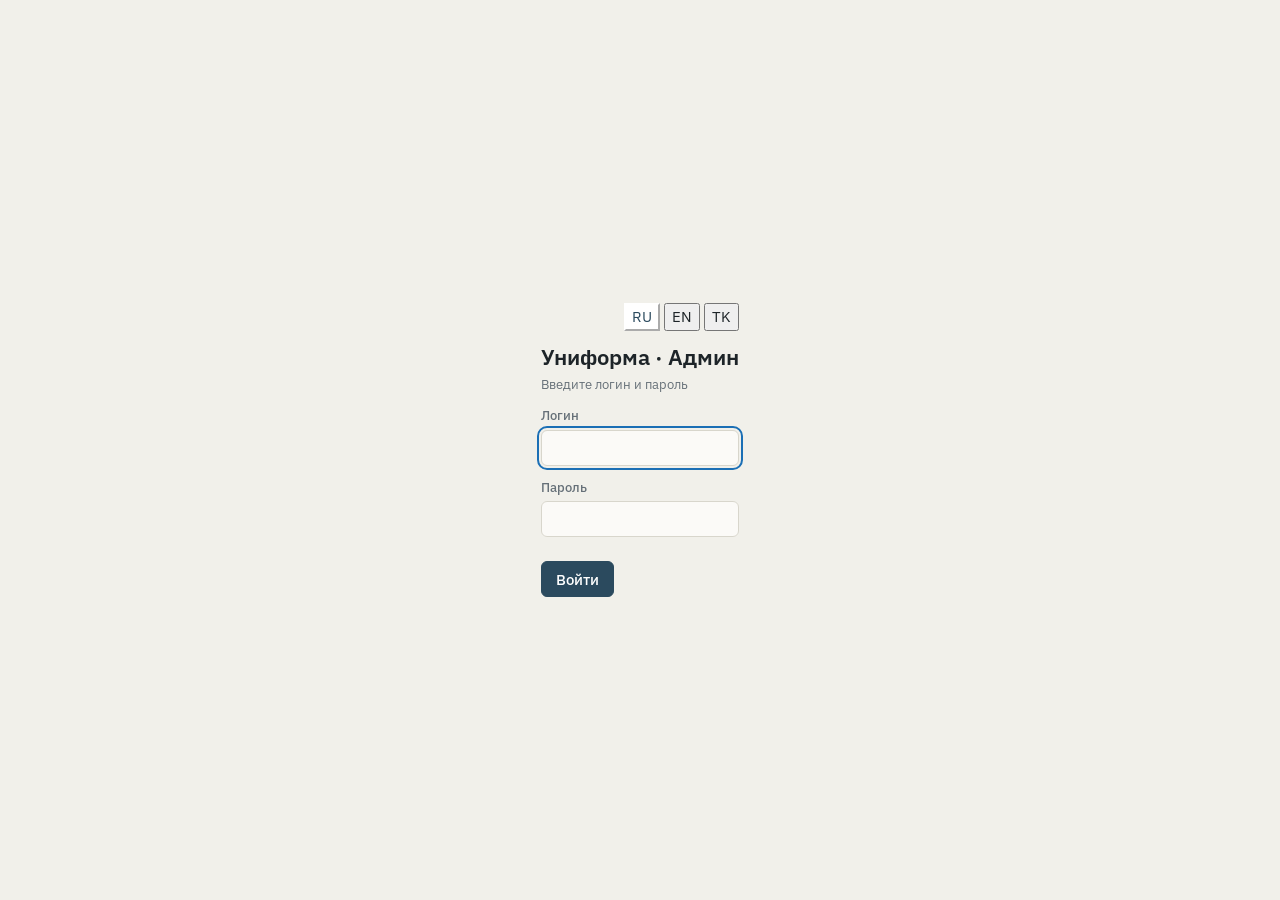
==== admin/index.html @ 6b72c62f "Add guard, admin and GSO apps with shared UI, i18n and design system Co-Authored-By: Claude Sonnet 5" ====
<!doctype html>
<html lang="ru">
<head>
  <meta charset="utf-8">
  <meta name="viewport" content="width=device-width, initial-scale=1">
  <meta name="robots" content="noindex">
  <title>Uniform · Admin</title>
  <link rel="stylesheet" href="../shared/fonts.css">
  <link rel="stylesheet" href="../shared/style.css">
</head>
<body>
  <div id="app"></div>
  <noscript>JavaScript is required.</noscript>
  <script src="../shared/vendor/supabase.js"></script>
  <script type="module" src="./app.js"></script>
</body>
</html>
---- shared/fonts.css ----
/* Local fonts: IBM Plex Sans (text) and IBM Plex Sans Condensed (numerals). Subsets cover Latin, Turkmen letters and Cyrillic. */
@font-face { font-family:'IBM Plex Sans'; font-style:normal; font-weight:400; font-display:swap; src:url(fonts/ibm-plex-sans-latin-400-normal.woff2) format('woff2'); unicode-range:U+0000-00FF,U+0131,U+0152-0153,U+02BB-02BC,U+02C6,U+02DA,U+02DC,U+0304,U+0308,U+0329,U+2000-206F,U+20AC,U+2122,U+2191,U+2193,U+2212,U+2215,U+FEFF,U+FFFD; }
@font-face { font-family:'IBM Plex Sans'; font-style:normal; font-weight:500; font-display:swap; src:url(fonts/ibm-plex-sans-latin-500-normal.woff2) format('woff2'); unicode-range:U+0000-00FF,U+0131,U+0152-0153,U+02BB-02BC,U+02C6,U+02DA,U+02DC,U+0304,U+0308,U+0329,U+2000-206F,U+20AC,U+2122,U+2191,U+2193,U+2212,U+2215,U+FEFF,U+FFFD; }
@font-face { font-family:'IBM Plex Sans'; font-style:normal; font-weight:600; font-display:swap; src:url(fonts/ibm-plex-sans-latin-600-normal.woff2) format('woff2'); unicode-range:U+0000-00FF,U+0131,U+0152-0153,U+02BB-02BC,U+02C6,U+02DA,U+02DC,U+0304,U+0308,U+0329,U+2000-206F,U+20AC,U+2122,U+2191,U+2193,U+2212,U+2215,U+FEFF,U+FFFD; }
@font-face { font-family:'IBM Plex Sans'; font-style:normal; font-weight:400; font-display:swap; src:url(fonts/ibm-plex-sans-latin-ext-400-normal.woff2) format('woff2'); unicode-range:U+0100-02BA,U+02BD-02C5,U+02C7-02CC,U+02CE-02D7,U+02DD-02FF,U+0304,U+0308,U+0329,U+1D00-1DBF,U+1E00-1E9F,U+1EF2-1EFF,U+2020,U+20A0-20AB,U+20AD-20C0,U+2113,U+2C60-2C7F,U+A720-A7FF; }
@font-face { font-family:'IBM Plex Sans'; font-style:normal; font-weight:500; font-display:swap; src:url(fonts/ibm-plex-sans-latin-ext-500-normal.woff2) format('woff2'); unicode-range:U+0100-02BA,U+02BD-02C5,U+02C7-02CC,U+02CE-02D7,U+02DD-02FF,U+0304,U+0308,U+0329,U+1D00-1DBF,U+1E00-1E9F,U+1EF2-1EFF,U+2020,U+20A0-20AB,U+20AD-20C0,U+2113,U+2C60-2C7F,U+A720-A7FF; }
@font-face { font-family:'IBM Plex Sans'; font-style:normal; font-weight:600; font-display:swap; src:url(fonts/ibm-plex-sans-latin-ext-600-normal.woff2) format('woff2'); unicode-range:U+0100-02BA,U+02BD-02C5,U+02C7-02CC,U+02CE-02D7,U+02DD-02FF,U+0304,U+0308,U+0329,U+1D00-1DBF,U+1E00-1E9F,U+1EF2-1EFF,U+2020,U+20A0-20AB,U+20AD-20C0,U+2113,U+2C60-2C7F,U+A720-A7FF; }
@font-face { font-family:'IBM Plex Sans'; font-style:normal; font-weight:400; font-display:swap; src:url(fonts/ibm-plex-sans-cyrillic-400-normal.woff2) format('woff2'); unicode-range:U+0301,U+0400-045F,U+0490-0491,U+04B0-04B1,U+2116; }
@font-face { font-family:'IBM Plex Sans'; font-style:normal; font-weight:500; font-display:swap; src:url(fonts/ibm-plex-sans-cyrillic-500-normal.woff2) format('woff2'); unicode-range:U+0301,U+0400-045F,U+0490-0491,U+04B0-04B1,U+2116; }
@font-face { font-family:'IBM Plex Sans'; font-style:normal; font-weight:600; font-display:swap; src:url(fonts/ibm-plex-sans-cyrillic-600-normal.woff2) format('woff2'); unicode-range:U+0301,U+0400-045F,U+0490-0491,U+04B0-04B1,U+2116; }
@font-face { font-family:'IBM Plex Sans'; font-style:normal; font-weight:400; font-display:swap; src:url(fonts/ibm-plex-sans-cyrillic-ext-400-normal.woff2) format('woff2'); unicode-range:U+0460-052F,U+1C80-1C8A,U+20B4,U+2DE0-2DFF,U+A640-A69F,U+FE2E-FE2F; }
@font-face { font-family:'IBM Plex Sans'; font-style:normal; font-weight:500; font-display:swap; src:url(fonts/ibm-plex-sans-cyrillic-ext-500-normal.woff2) format('woff2'); unicode-range:U+0460-052F,U+1C80-1C8A,U+20B4,U+2DE0-2DFF,U+A640-A69F,U+FE2E-FE2F; }
@font-face { font-family:'IBM Plex Sans'; font-style:normal; font-weight:600; font-display:swap; src:url(fonts/ibm-plex-sans-cyrillic-ext-600-normal.woff2) format('woff2'); unicode-range:U+0460-052F,U+1C80-1C8A,U+20B4,U+2DE0-2DFF,U+A640-A69F,U+FE2E-FE2F; }
@font-face { font-family:'IBM Plex Sans Condensed'; font-style:normal; font-weight:600; font-display:swap; src:url(fonts/ibm-plex-sans-condensed-latin-600-normal.woff2) format('woff2'); unicode-range:U+0000-00FF,U+0131,U+0152-0153,U+02BB-02BC,U+02C6,U+02DA,U+02DC,U+0304,U+0308,U+0329,U+2000-206F,U+20AC,U+2122,U+2191,U+2193,U+2212,U+2215,U+FEFF,U+FFFD; }
@font-face { font-family:'IBM Plex Sans Condensed'; font-style:normal; font-weight:600; font-display:swap; src:url(fonts/ibm-plex-sans-condensed-latin-ext-600-normal.woff2) format('woff2'); unicode-range:U+0100-02BA,U+02BD-02C5,U+02C7-02CC,U+02CE-02D7,U+02DD-02FF,U+0304,U+0308,U+0329,U+1D00-1DBF,U+1E00-1E9F,U+1EF2-1EFF,U+2020,U+20A0-20AB,U+20AD-20C0,U+2113,U+2C60-2C7F,U+A720-A7FF; }
---- shared/style.css ----
@import url('fonts.css');

:root {
  --paper: #f1f0ea;
  --card: #fbfaf7;
  --ink: #1d2428;
  --muted: #667078;
  --rule: #d8d6cc;
  --rule-soft: #e6e4db;
  --primary: #2b4a5e;
  --primary-ink: #ffffff;
  --primary-soft: #dfe7ec;
  --focus: #1b6fb5;

  --green: #3e8e5e;
  --yellow: #d9a826;
  --rust: #b4532a;
  --red: #b42318;
  --green-soft: #e1f0e6;
  --yellow-soft: #f8edc9;
  --rust-soft: #f4e0d5;
  --red-soft: #f6dcd9;

  --radius: 6px;
  --font: 'IBM Plex Sans', system-ui, -apple-system, 'Segoe UI', Roboto, 'Helvetica Neue', Arial, sans-serif;
  --font-num: 'IBM Plex Sans Condensed', 'IBM Plex Sans', system-ui, sans-serif;
  color-scheme: light dark;
}
@media (prefers-color-scheme: dark) {
  :root {
    --paper: #14191c;
    --card: #1b2125;
    --ink: #e8e6df;
    --muted: #97a1a8;
    --rule: #323b40;
    --rule-soft: #272f33;
    --primary: #7fa6bf;
    --primary-ink: #10171b;
    --primary-soft: #23333d;
    --focus: #6cb2ee;
    --green: #5bb27a;
    --yellow: #e2b640;
    --rust: #d2764a;
    --red: #e06a5f;
    --green-soft: #1d3326;
    --yellow-soft: #392f12;
    --rust-soft: #3a261b;
    --red-soft: #3c1f1c;
  }
}

* { box-sizing: border-box; }
html { -webkit-text-size-adjust: 100%; }
body {
  margin: 0; background: var(--paper); color: var(--ink);
  font: 400 15px/1.5 var(--font);
}
h1, h2, h3 { font-weight: 600; line-height: 1.25; margin: 0; }
h1 { font-size: 22px; }
h2 { font-size: 17px; }
h3 { font-size: 15px; }
p { margin: 0; }
a { color: var(--primary); }
button, input, select, textarea { font: inherit; color: inherit; }
:focus-visible { outline: 2px solid var(--focus); outline-offset: 2px; }
.num { font-family: var(--font-num); font-weight: 600; font-variant-numeric: tabular-nums; letter-spacing: 0.01em; }
.muted { color: var(--muted); }
.small { font-size: 13px; }
.right { text-align: right; }
.nowrap { white-space: nowrap; }
.hidden { display: none !important; }
.stack > * + * { margin-top: 12px; }
.stack-lg > * + * { margin-top: 24px; }
.row { display: flex; gap: 12px; align-items: center; flex-wrap: wrap; }
.spread { display: flex; gap: 12px; align-items: center; justify-content: space-between; flex-wrap: wrap; }
.grow { flex: 1 1 0; min-width: 0; }

/* ---------- shell ---------- */
.topbar {
  position: sticky; top: 0; z-index: 20;
  display: flex; align-items: center; gap: 16px;
  padding: 10px 20px; background: var(--primary); color: var(--primary-ink);
}
.topbar .brand { font-weight: 600; font-size: 16px; margin-right: auto; }
.topbar .who { font-size: 13px; opacity: .9; }
.topbar button {
  background: transparent; color: inherit; border: 1px solid color-mix(in srgb, currentColor 40%, transparent);
  border-radius: var(--radius); padding: 4px 10px; cursor: pointer; font-size: 13px;
}
.topbar button:hover { background: color-mix(in srgb, currentColor 14%, transparent); }
.langs { display: flex; gap: 4px; }
.langs button[aria-pressed="true"] { background: var(--primary-ink); color: var(--primary); border-color: var(--primary-ink); }

.shell { display: grid; grid-template-columns: 220px minmax(0, 1fr); min-height: calc(100vh - 49px); }
.nav {
  padding: 16px 12px; border-right: 1px solid var(--rule); background: var(--card);
  display: flex; flex-direction: column; gap: 2px;
}
.nav a {
  display: flex; justify-content: space-between; align-items: center; gap: 8px;
  padding: 8px 12px; border-radius: var(--radius); color: var(--ink); text-decoration: none;
}
.nav a:hover { background: var(--primary-soft); }
.nav a[aria-current="page"] { background: var(--primary); color: var(--primary-ink); font-weight: 500; }
.badge {
  min-width: 22px; padding: 0 6px; border-radius: 11px; text-align: center; font-size: 12px; line-height: 20px;
  background: var(--rust); color: #fff; font-family: var(--font-num); font-weight: 600;
}
.main { padding: 24px 28px 64px; max-width: 1180px; width: 100%; }
.page-head { display: flex; justify-content: space-between; align-items: flex-end; gap: 16px; flex-wrap: wrap; margin-bottom: 20px; }
.page-head .sub { color: var(--muted); font-size: 13px; margin-top: 2px; }
.section { margin-top: 28px; }
.section > .head { display: flex; justify-content: space-between; align-items: baseline; gap: 12px; margin-bottom: 8px; flex-wrap: wrap; }

@media (max-width: 880px) {
  .shell { grid-template-columns: 1fr; }
  .nav { flex-direction: row; overflow-x: auto; border-right: 0; border-bottom: 1px solid var(--rule); padding: 8px 12px; position: sticky; top: 49px; z-index: 15; scrollbar-width: none; }
  .nav a { white-space: nowrap; }
  .main { padding: 16px 16px 56px; }
  .topbar { padding: 10px 16px; gap: 10px; }
  .topbar .who { display: none; }
}

/* ---------- controls ---------- */
.btn {
  display: inline-flex; align-items: center; justify-content: center; gap: 6px;
  padding: 7px 14px; border-radius: var(--radius); border: 1px solid var(--rule); background: var(--card);
  cursor: pointer; font-weight: 500; line-height: 1.3; min-height: 36px;
}
.btn:hover { border-color: var(--muted); }
.btn.primary { background: var(--primary); color: var(--primary-ink); border-color: var(--primary); }
.btn.primary:hover { filter: brightness(1.08); }
.btn.danger { color: var(--red); border-color: color-mix(in srgb, var(--red) 55%, var(--rule)); }
.btn.danger.solid { background: var(--red); color: #fff; border-color: var(--red); }
.btn.ghost { background: transparent; border-color: transparent; color: var(--primary); }
.btn.ghost:hover { background: var(--primary-soft); }
.btn.sm { padding: 3px 10px; min-height: 28px; font-size: 13px; }
.btn[disabled] { opacity: .5; cursor: not-allowed; filter: none; }

label.field { display: flex; flex-direction: column; gap: 4px; font-size: 13px; color: var(--muted); }
label.field > span:first-child { font-weight: 500; }
input[type=text], input[type=password], input[type=number], input[type=date], input[type=datetime-local], input[type=search], input[type=email], select, textarea {
  width: 100%; padding: 7px 10px; border: 1px solid var(--rule); border-radius: var(--radius);
  background: var(--card); color: var(--ink); min-height: 36px;
}
textarea { min-height: 80px; resize: vertical; }
input[type=checkbox] { width: 18px; height: 18px; accent-color: var(--primary); }
select { appearance: auto; }
.inline-check { display: flex; align-items: center; gap: 8px; color: var(--ink); font-size: 14px; }
.grid2 { display: grid; grid-template-columns: 1fr 1fr; gap: 12px; }
.grid3 { display: grid; grid-template-columns: repeat(3, 1fr); gap: 12px; }
@media (max-width: 640px) { .grid2, .grid3 { grid-template-columns: 1fr; } }
.error-text { color: var(--red); font-size: 13px; }

.tabs { display: flex; gap: 2px; border-bottom: 1px solid var(--rule); margin-bottom: 16px; overflow-x: auto; }
.tabs button {
  background: none; border: 0; padding: 8px 14px; cursor: pointer; color: var(--muted);
  border-bottom: 2px solid transparent; margin-bottom: -1px; white-space: nowrap; font-weight: 500;
}
.tabs button[aria-selected="true"] { color: var(--ink); border-bottom-color: var(--primary); }

/* ---------- ledger tables ---------- */
.scroll { overflow-x: auto; }
table.ledger { width: 100%; border-collapse: collapse; }
.ledger th {
  text-align: left; font-weight: 500; font-size: 13px; color: var(--muted);
  padding: 6px 12px 6px 0; border-bottom: 1px solid var(--ink);
}
.ledger td { padding: 9px 12px 9px 0; border-bottom: 1px solid var(--rule-soft); vertical-align: top; }
.ledger tr.click { cursor: pointer; }
.ledger tr.click:hover td { background: color-mix(in srgb, var(--primary-soft) 55%, transparent); }
.ledger td.r, .ledger th.r { text-align: right; padding-right: 0; }
.ledger tr.sub td { color: var(--muted); font-size: 13px; padding-top: 4px; padding-bottom: 4px; }
.ledger tr.total td { border-top: 1px solid var(--ink); border-bottom: 0; font-weight: 600; }

/* ---------- chips, banners ---------- */
.chip {
  display: inline-block; padding: 1px 8px; border-radius: 10px; font-size: 12px; font-weight: 500; line-height: 20px;
  background: var(--rule-soft); color: var(--ink); white-space: nowrap;
}
.chip.ok { background: var(--green-soft); color: var(--green); }
.chip.warn { background: var(--yellow-soft); color: color-mix(in srgb, var(--yellow) 70%, var(--ink)); }
.chip.rust { background: var(--rust-soft); color: var(--rust); }
.chip.bad { background: var(--red-soft); color: var(--red); }
.chip.info { background: var(--primary-soft); color: var(--primary); }

.banner { padding: 10px 14px; border-radius: var(--radius); border-left: 4px solid var(--primary); background: var(--primary-soft); }
.banner.warn { border-left-color: var(--yellow); background: var(--yellow-soft); }
.banner.rust { border-left-color: var(--rust); background: var(--rust-soft); }
.banner.bad { border-left-color: var(--red); background: var(--red-soft); }
.empty { padding: 28px 8px; color: var(--muted); text-align: center; }

/* ---------- guard tag (hang tag with the budget bar) ---------- */
.tag {
  position: relative; display: inline-flex; flex-direction: column; gap: 2px; text-align: left;
  min-width: 132px; padding: 14px 14px 10px 36px; border: 1px solid var(--ink); border-radius: 8px;
  background: var(--card); color: var(--ink); cursor: default;
}
.tag::before {
  content: ''; position: absolute; left: 12px; top: 50%; transform: translateY(-50%);
  width: 12px; height: 12px; border-radius: 50%; border: 1.5px solid var(--ink); background: var(--paper);
}
.tag .tag-no { font-family: var(--font-num); font-weight: 600; font-size: 30px; line-height: 1; }
.tag .tag-name { font-size: 12px; color: var(--muted); white-space: nowrap; overflow: hidden; text-overflow: ellipsis; max-width: 150px; }
.tag .tag-bar { margin-top: 6px; }
.tag.off { opacity: .55; border-style: dashed; }
a.tag { text-decoration: none; cursor: pointer; }
a.tag:hover { background: var(--primary-soft); }
.tag.sm { min-width: 0; padding: 4px 10px 4px 26px; border-radius: 6px; flex-direction: row; align-items: baseline; gap: 6px; }
.tag.sm::before { left: 9px; width: 8px; height: 8px; }
.tag.sm .tag-no { font-size: 18px; }
.tag.lg { padding: 18px 22px 14px 48px; min-width: 240px; }
.tag.lg::before { left: 18px; width: 14px; height: 14px; }
.tag.lg .tag-no { font-size: 52px; }
.tag.lg .tag-name { font-size: 15px; max-width: 280px; }
.tag-grid { display: grid; grid-template-columns: repeat(auto-fill, minmax(160px, 1fr)); gap: 12px; }
.tag-grid .tag { width: 100%; }

/* ---------- budget bar ---------- */
.bar { position: relative; height: 10px; border-radius: 5px; background: var(--rule-soft); overflow: hidden; min-width: 80px; }
.bar > i { position: absolute; left: 0; top: 0; bottom: 0; display: block; }
.bar > i.after { background-image: repeating-linear-gradient(45deg, transparent 0 4px, rgb(255 255 255 / .45) 4px 7px); }
.bar > b { position: absolute; top: 0; bottom: 0; width: 1px; background: var(--paper); opacity: .9; }
.bar.big { height: 18px; border-radius: 9px; }
.c-green { background: var(--green); } .c-yellow { background: var(--yellow); }
.c-rust { background: var(--rust); } .c-red { background: var(--red); }
.t-green { color: var(--green); } .t-yellow { color: color-mix(in srgb, var(--yellow) 75%, var(--ink)); }
.t-rust { color: var(--rust); } .t-red { color: var(--red); }
.meter-line { display: flex; justify-content: space-between; gap: 12px; align-items: baseline; margin-bottom: 6px; flex-wrap: wrap; }
.meter-line .big { font-family: var(--font-num); font-weight: 600; font-size: 26px; line-height: 1.1; }

/* ---------- facts strip ---------- */
.facts { display: grid; grid-template-columns: repeat(auto-fit, minmax(150px, 1fr)); gap: 0; margin-top: 14px; border-top: 1px solid var(--rule); }
.facts > div { padding: 10px 12px 10px 0; }
.facts dt { font-size: 12px; color: var(--muted); }
.facts dd { margin: 0; font-family: var(--font-num); font-weight: 600; font-size: 20px; }

/* ---------- modal & toast ---------- */
dialog.modal {
  border: 1px solid var(--ink); border-radius: 10px; padding: 0; background: var(--card); color: var(--ink);
  width: min(560px, calc(100vw - 24px)); max-height: calc(100vh - 32px); overflow: hidden;
}
dialog.modal.wide { width: min(920px, calc(100vw - 24px)); }
dialog.modal::backdrop { background: rgb(15 20 23 / .55); }
dialog.modal[open] { display: flex; flex-direction: column; }
.modal-head { padding: 16px 20px 12px; border-bottom: 1px solid var(--rule); display: flex; justify-content: space-between; gap: 12px; align-items: center; }
.modal-body { padding: 16px 20px; overflow-y: auto; }
.modal-foot { padding: 12px 20px; border-top: 1px solid var(--rule); display: flex; gap: 8px; justify-content: flex-end; flex-wrap: wrap; }
#toasts { position: fixed; right: 16px; bottom: 16px; z-index: 100; display: flex; flex-direction: column; gap: 8px; max-width: min(380px, calc(100vw - 32px)); }
.toast { padding: 10px 14px; border-radius: var(--radius); background: var(--ink); color: var(--paper); box-shadow: 0 4px 16px rgb(0 0 0 / .25); }
.toast.bad { background: var(--red); color: #fff; }
.toast.ok { background: var(--green); color: #fff; }
@media (prefers-reduced-motion: no-preference) {
  .toast { animation: toast-in .18s ease-out; }
  @keyframes toast-in { from { opacity: 0; transform: translateY(6px); } }
}

/* ---------- login ---------- */
.login-wrap { min-height: 100vh; display: grid; place-items: center; padding: 24px; }
.login { width: min(380px, 100%); }
.login .tag { margin-bottom: 20px; }
.login h1 { margin-bottom: 4px; }
.spinner { width: 22px; height: 22px; border-radius: 50%; border: 3px solid var(--rule); border-top-color: var(--primary); display: inline-block; }
@media (prefers-reduced-motion: no-preference) { .spinner { animation: spin .8s linear infinite; } @keyframes spin { to { transform: rotate(360deg); } } }
.loading { padding: 40px; text-align: center; color: var(--muted); }

@media print {
  .topbar, .nav, .btn, .no-print { display: none !important; }
  .shell { display: block; }
  body { background: #fff; color: #000; }
}

/* a right-aligned number column followed by another column needs breathing room */
.ledger td.r + td, .ledger th.r + th { padding-left: 16px; }
.meter-line + .bar.big { margin-bottom: 14px; }
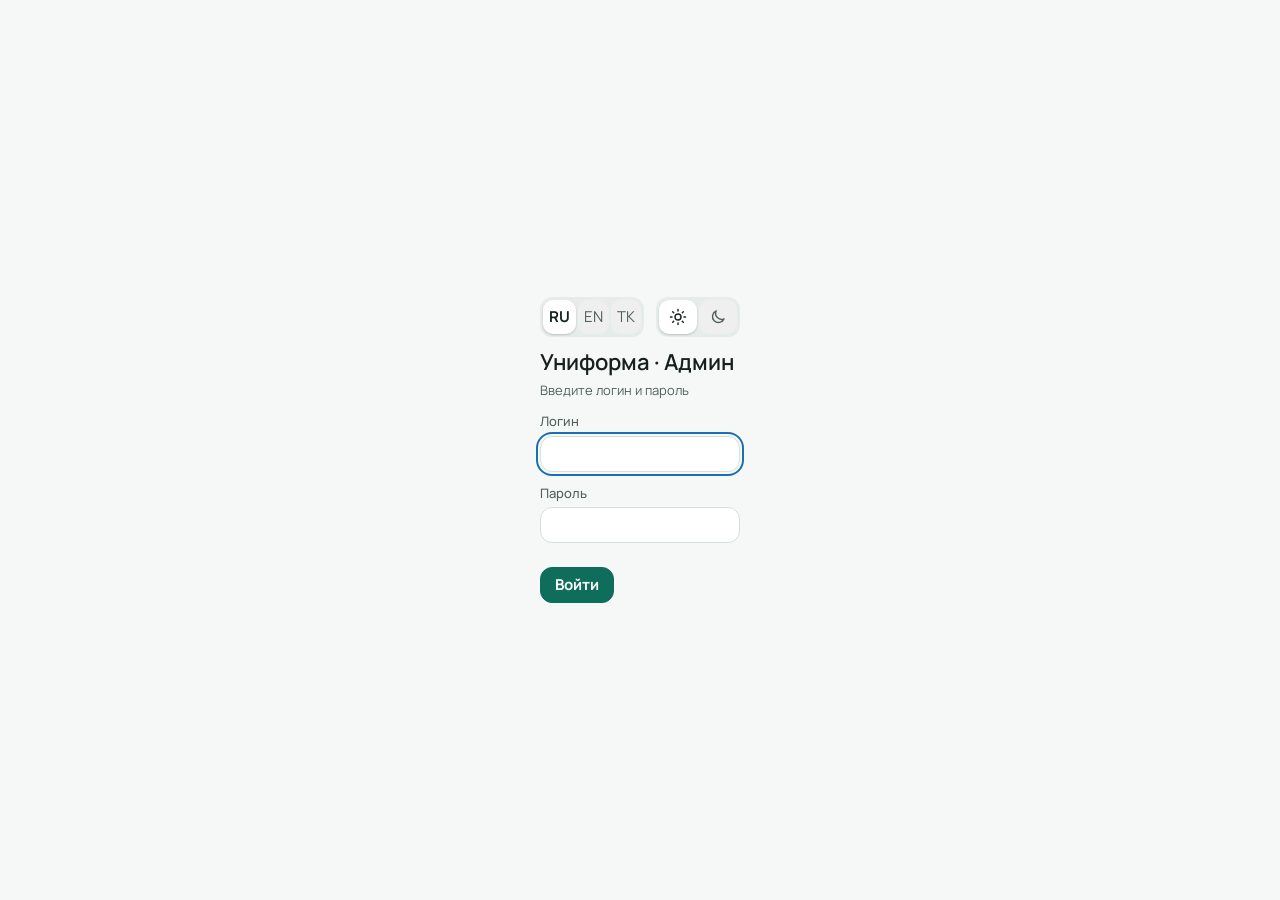
==== commit ee2f6675: "Shared skin for admin/GSO, icon light/dark switch in topbar (no Auto), Uniforma in Turkmen Co-Author" ====
--- a/admin/index.html
+++ b/admin/index.html
@@ -5,8 +5,11 @@
   <meta name="viewport" content="width=device-width, initial-scale=1">
   <meta name="robots" content="noindex">
   <title>Uniform · Admin</title>
+  <script>try{var v=localStorage.getItem("uniform.theme");if(v==="light"||v==="dark")document.documentElement.setAttribute("data-theme",v)}catch(e){}</script>
   <link rel="stylesheet" href="../shared/fonts.css">
+  <link rel="stylesheet" href="../shared/fonts-manrope.css">
   <link rel="stylesheet" href="../shared/style.css">
+  <link rel="stylesheet" href="../shared/skin.css">
 </head>
 <body>
   <div id="app"></div>
--- a/shared/fonts-manrope.css
+++ b/shared/fonts-manrope.css
@@ -0,0 +1,16 @@
+/* Manrope (guard app): Latin, Latin Extended (Turkmen letters), Cyrillic */
+@font-face { font-family:'Manrope'; font-style:normal; font-weight:400; font-display:swap; src:url(fonts/manrope-latin-400-normal.woff2) format('woff2'); unicode-range:U+0000-00FF,U+0131,U+0152-0153,U+02BB-02BC,U+02C6,U+02DA,U+02DC,U+0304,U+0308,U+0329,U+2000-206F,U+20AC,U+2122,U+2191,U+2193,U+2212,U+2215,U+FEFF,U+FFFD; }
+@font-face { font-family:'Manrope'; font-style:normal; font-weight:500; font-display:swap; src:url(fonts/manrope-latin-500-normal.woff2) format('woff2'); unicode-range:U+0000-00FF,U+0131,U+0152-0153,U+02BB-02BC,U+02C6,U+02DA,U+02DC,U+0304,U+0308,U+0329,U+2000-206F,U+20AC,U+2122,U+2191,U+2193,U+2212,U+2215,U+FEFF,U+FFFD; }
+@font-face { font-family:'Manrope'; font-style:normal; font-weight:600; font-display:swap; src:url(fonts/manrope-latin-600-normal.woff2) format('woff2'); unicode-range:U+0000-00FF,U+0131,U+0152-0153,U+02BB-02BC,U+02C6,U+02DA,U+02DC,U+0304,U+0308,U+0329,U+2000-206F,U+20AC,U+2122,U+2191,U+2193,U+2212,U+2215,U+FEFF,U+FFFD; }
+@font-face { font-family:'Manrope'; font-style:normal; font-weight:700; font-display:swap; src:url(fonts/manrope-latin-700-normal.woff2) format('woff2'); unicode-range:U+0000-00FF,U+0131,U+0152-0153,U+02BB-02BC,U+02C6,U+02DA,U+02DC,U+0304,U+0308,U+0329,U+2000-206F,U+20AC,U+2122,U+2191,U+2193,U+2212,U+2215,U+FEFF,U+FFFD; }
+@font-face { font-family:'Manrope'; font-style:normal; font-weight:800; font-display:swap; src:url(fonts/manrope-latin-800-normal.woff2) format('woff2'); unicode-range:U+0000-00FF,U+0131,U+0152-0153,U+02BB-02BC,U+02C6,U+02DA,U+02DC,U+0304,U+0308,U+0329,U+2000-206F,U+20AC,U+2122,U+2191,U+2193,U+2212,U+2215,U+FEFF,U+FFFD; }
+@font-face { font-family:'Manrope'; font-style:normal; font-weight:400; font-display:swap; src:url(fonts/manrope-latin-ext-400-normal.woff2) format('woff2'); unicode-range:U+0100-02BA,U+02BD-02C5,U+02C7-02CC,U+02CE-02D7,U+02DD-02FF,U+0304,U+0308,U+0329,U+1D00-1DBF,U+1E00-1E9F,U+1EF2-1EFF,U+2020,U+20A0-20AB,U+20AD-20C0,U+2113,U+2C60-2C7F,U+A720-A7FF; }
+@font-face { font-family:'Manrope'; font-style:normal; font-weight:500; font-display:swap; src:url(fonts/manrope-latin-ext-500-normal.woff2) format('woff2'); unicode-range:U+0100-02BA,U+02BD-02C5,U+02C7-02CC,U+02CE-02D7,U+02DD-02FF,U+0304,U+0308,U+0329,U+1D00-1DBF,U+1E00-1E9F,U+1EF2-1EFF,U+2020,U+20A0-20AB,U+20AD-20C0,U+2113,U+2C60-2C7F,U+A720-A7FF; }
+@font-face { font-family:'Manrope'; font-style:normal; font-weight:600; font-display:swap; src:url(fonts/manrope-latin-ext-600-normal.woff2) format('woff2'); unicode-range:U+0100-02BA,U+02BD-02C5,U+02C7-02CC,U+02CE-02D7,U+02DD-02FF,U+0304,U+0308,U+0329,U+1D00-1DBF,U+1E00-1E9F,U+1EF2-1EFF,U+2020,U+20A0-20AB,U+20AD-20C0,U+2113,U+2C60-2C7F,U+A720-A7FF; }
+@font-face { font-family:'Manrope'; font-style:normal; font-weight:700; font-display:swap; src:url(fonts/manrope-latin-ext-700-normal.woff2) format('woff2'); unicode-range:U+0100-02BA,U+02BD-02C5,U+02C7-02CC,U+02CE-02D7,U+02DD-02FF,U+0304,U+0308,U+0329,U+1D00-1DBF,U+1E00-1E9F,U+1EF2-1EFF,U+2020,U+20A0-20AB,U+20AD-20C0,U+2113,U+2C60-2C7F,U+A720-A7FF; }
+@font-face { font-family:'Manrope'; font-style:normal; font-weight:800; font-display:swap; src:url(fonts/manrope-latin-ext-800-normal.woff2) format('woff2'); unicode-range:U+0100-02BA,U+02BD-02C5,U+02C7-02CC,U+02CE-02D7,U+02DD-02FF,U+0304,U+0308,U+0329,U+1D00-1DBF,U+1E00-1E9F,U+1EF2-1EFF,U+2020,U+20A0-20AB,U+20AD-20C0,U+2113,U+2C60-2C7F,U+A720-A7FF; }
+@font-face { font-family:'Manrope'; font-style:normal; font-weight:400; font-display:swap; src:url(fonts/manrope-cyrillic-400-normal.woff2) format('woff2'); unicode-range:U+0301,U+0400-045F,U+0490-0491,U+04B0-04B1,U+2116; }
+@font-face { font-family:'Manrope'; font-style:normal; font-weight:500; font-display:swap; src:url(fonts/manrope-cyrillic-500-normal.woff2) format('woff2'); unicode-range:U+0301,U+0400-045F,U+0490-0491,U+04B0-04B1,U+2116; }
+@font-face { font-family:'Manrope'; font-style:normal; font-weight:600; font-display:swap; src:url(fonts/manrope-cyrillic-600-normal.woff2) format('woff2'); unicode-range:U+0301,U+0400-045F,U+0490-0491,U+04B0-04B1,U+2116; }
+@font-face { font-family:'Manrope'; font-style:normal; font-weight:700; font-display:swap; src:url(fonts/manrope-cyrillic-700-normal.woff2) format('woff2'); unicode-range:U+0301,U+0400-045F,U+0490-0491,U+04B0-04B1,U+2116; }
+@font-face { font-family:'Manrope'; font-style:normal; font-weight:800; font-display:swap; src:url(fonts/manrope-cyrillic-800-normal.woff2) format('woff2'); unicode-range:U+0301,U+0400-045F,U+0490-0491,U+04B0-04B1,U+2116; }
--- a/shared/style.css
+++ b/shared/style.css
@@ -70,7 +70,6 @@
 .nowrap { white-space: nowrap; }
 .hidden { display: none !important; }
 .stack > * + * { margin-top: 12px; }
-.stack-lg > * + * { margin-top: 24px; }
 .row { display: flex; gap: 12px; align-items: center; flex-wrap: wrap; }
 .spread { display: flex; gap: 12px; align-items: center; justify-content: space-between; flex-wrap: wrap; }
 .grow { flex: 1 1 0; min-width: 0; }
@@ -91,34 +90,82 @@
 .langs { display: flex; gap: 4px; }
 .langs button[aria-pressed="true"] { background: var(--primary-ink); color: var(--primary); border-color: var(--primary-ink); }
 
-.shell { display: grid; grid-template-columns: 220px minmax(0, 1fr); min-height: calc(100vh - 49px); }
+/* ---- layout grid: 8px rhythm. Desktop = fixed sidebar + centred content column; phone = bottom bar ---- */
+:root { --u: 8px; --topbar-h: 49px; --nav-w: 232px; }
+.shell { display: grid; grid-template-columns: var(--nav-w) minmax(0, 1fr); min-height: calc(100vh - var(--topbar-h)); align-items: start; }
 .nav {
+  position: sticky; top: var(--topbar-h); height: calc(100vh - var(--topbar-h)); overflow-y: auto;
   padding: 16px 12px; border-right: 1px solid var(--rule); background: var(--card);
   display: flex; flex-direction: column; gap: 2px;
 }
 .nav a {
-  display: flex; justify-content: space-between; align-items: center; gap: 8px;
-  padding: 8px 12px; border-radius: var(--radius); color: var(--ink); text-decoration: none;
-}
+  display: flex; align-items: center; gap: 12px; min-height: 40px;
+  padding: 0 12px; border-radius: var(--radius); color: var(--ink); text-decoration: none;
+}
+.nav a > .lbl { flex: 1 1 auto; min-width: 0; }
 .nav a:hover { background: var(--primary-soft); }
 .nav a[aria-current="page"] { background: var(--primary); color: var(--primary-ink); font-weight: 500; }
+.nav .ico { width: 20px; height: 20px; flex: none; display: inline-flex; }
+.nav .ico svg { width: 20px; height: 20px; fill: none; stroke: currentColor; stroke-width: 1.7; stroke-linecap: round; stroke-linejoin: round; }
+.nav .sep { height: 1px; background: var(--rule); margin: 10px 12px; }
+.nav .more-btn, .nav .sheet { display: none; }
 .badge {
   min-width: 22px; padding: 0 6px; border-radius: 11px; text-align: center; font-size: 12px; line-height: 20px;
   background: var(--rust); color: #fff; font-family: var(--font-num); font-weight: 600;
 }
-.main { padding: 24px 28px 64px; max-width: 1180px; width: 100%; }
-.page-head { display: flex; justify-content: space-between; align-items: flex-end; gap: 16px; flex-wrap: wrap; margin-bottom: 20px; }
-.page-head .sub { color: var(--muted); font-size: 13px; margin-top: 2px; }
-.section { margin-top: 28px; }
-.section > .head { display: flex; justify-content: space-between; align-items: baseline; gap: 12px; margin-bottom: 8px; flex-wrap: wrap; }
-
-@media (max-width: 880px) {
-  .shell { grid-template-columns: 1fr; }
-  .nav { flex-direction: row; overflow-x: auto; border-right: 0; border-bottom: 1px solid var(--rule); padding: 8px 12px; position: sticky; top: 49px; z-index: 15; scrollbar-width: none; }
-  .nav a { white-space: nowrap; }
-  .main { padding: 16px 16px 56px; }
-  .topbar { padding: 10px 16px; gap: 10px; }
+.main { padding: 32px 40px 72px; max-width: 1240px; width: 100%; margin: 0 auto; }
+.page-head { display: flex; justify-content: space-between; align-items: flex-end; gap: 16px; flex-wrap: wrap; margin-bottom: 24px; }
+.page-head h1 { font-size: 24px; }
+.page-head .sub { color: var(--muted); font-size: 14px; margin-top: 4px; }
+.stack-lg > * + * { margin-top: 24px; }
+/* every block of a page is a panel on the same grid: 24px inside, 24px between */
+.section { margin-top: 24px; padding: 20px 24px 24px; background: var(--card); border: 1px solid var(--rule); border-radius: 10px; }
+.section > .head { display: flex; justify-content: space-between; align-items: center; gap: 12px; margin-bottom: 16px; flex-wrap: wrap; }
+.section > .head h2 { font-size: 16px; }
+.section .section { margin-top: 16px; padding: 0; border: 0; background: none; border-radius: 0; }
+.banner + .banner, .banner + .section, .section + .banner { margin-top: 12px; }
+
+@media (max-width: 719px) {
+  :root { --topbar-h: 53px; }
+  body { font-size: 16px; }
+  .topbar { padding: 8px 16px; gap: 8px; }
+  .topbar .brand { min-width: 0; overflow: hidden; text-overflow: ellipsis; white-space: nowrap; font-size: 15px; }
+  .langs { gap: 3px; flex: none; }
+  .topbar button { padding: 4px 9px; }
   .topbar .who { display: none; }
+  .topbar button { min-height: 36px; padding: 4px 12px; }
+  .shell { display: block; }
+  .main { padding: 16px 16px calc(96px + env(safe-area-inset-bottom)); }
+  .page-head { margin-bottom: 16px; }
+  .page-head h1 { font-size: 22px; }
+  .section { margin-top: 16px; padding: 16px; border-radius: 12px; }
+  /* bottom bar: equal columns, 4 main places + "more" */
+  .nav {
+    position: fixed; left: 0; right: 0; bottom: 0; top: auto; height: auto; z-index: 30;
+    display: grid; grid-auto-flow: column; grid-auto-columns: minmax(0, 1fr); gap: 0;
+    padding: 0 0 env(safe-area-inset-bottom); border-right: 0; border-top: 1px solid var(--rule); overflow: visible;
+  }
+  .nav a, .nav .more-btn {
+    display: flex; flex-direction: column; align-items: center; justify-content: center; gap: 3px;
+    min-height: 60px; padding: 8px 0 7px; border-radius: 0; font-size: 10.5px; letter-spacing: -0.01em; line-height: 1.15; text-align: center;
+    color: var(--muted); position: relative; background: none; border: 0; cursor: pointer;
+  }
+  .nav a > .lbl, .nav .more-btn > .lbl { flex: none; max-width: 100%; overflow: hidden; text-overflow: ellipsis; white-space: nowrap; }
+  .nav a:hover { background: none; }
+  .nav a[aria-current="page"], .nav .more-btn[aria-current="page"] { background: none; color: var(--primary); font-weight: 600; box-shadow: inset 0 3px 0 var(--primary); }
+  .nav a.sec, .nav .sep { display: none; }
+  .nav .more-btn { display: flex; }
+  .nav .badge { position: absolute; top: 4px; left: 50%; margin-left: 8px; line-height: 18px; min-width: 18px; font-size: 11px; }
+  .nav .sheet {
+    position: absolute; left: 12px; right: 12px; bottom: calc(100% + 8px); padding: 8px;
+    display: none; grid-template-columns: 1fr 1fr; gap: 4px; background: var(--card);
+    border: 1px solid var(--ink); border-radius: 12px; box-shadow: 0 8px 28px rgb(0 0 0 / .25);
+  }
+  .nav[data-open] .sheet { display: grid; }
+  .nav .sheet a { flex-direction: row; justify-content: flex-start; gap: 10px; min-height: 52px; padding: 0 12px; font-size: 14.5px; color: var(--ink); border-radius: 8px; }
+  .nav .sheet a.sec { display: flex; }
+  .nav .sheet a[aria-current="page"] { background: var(--primary-soft); box-shadow: none; color: var(--primary); }
+  .nav .sheet a > .lbl { overflow: visible; white-space: normal; text-align: left; }
 }
 
 /* ---------- controls ---------- */
@@ -164,9 +211,12 @@
 table.ledger { width: 100%; border-collapse: collapse; }
 .ledger th {
   text-align: left; font-weight: 500; font-size: 13px; color: var(--muted);
-  padding: 6px 12px 6px 0; border-bottom: 1px solid var(--ink);
-}
-.ledger td { padding: 9px 12px 9px 0; border-bottom: 1px solid var(--rule-soft); vertical-align: top; }
+  padding: 8px 16px 8px 0; border-bottom: 1px solid var(--ink); white-space: nowrap;
+}
+.ledger td { padding: 12px 16px 12px 0; border-bottom: 1px solid var(--rule-soft); vertical-align: top; }
+.ledger th:last-child, .ledger td:last-child { padding-right: 0; }
+.ledger td > .v { display: contents; }
+.ph-only { display: none; }
 .ledger tr.click { cursor: pointer; }
 .ledger tr.click:hover td { background: color-mix(in srgb, var(--primary-soft) 55%, transparent); }
 .ledger td.r, .ledger th.r { text-align: right; padding-right: 0; }
@@ -272,4 +322,70 @@
 
 /* a right-aligned number column followed by another column needs breathing room */
 .ledger td.r + td, .ledger th.r + th { padding-left: 16px; }
+.ledger th.r + th:last-child, .ledger td.r + td:last-child { padding-left: 16px; }
 .meter-line + .bar.big { margin-bottom: 14px; }
+
+/* ---------- phone: tables turn into cards, dialogs into bottom sheets, bigger touch targets ---------- */
+@media (max-width: 719px) {
+  .scroll { overflow: visible; }
+  .scroll:has(> .ledger.keep) { overflow-x: auto; }
+  .ledger.keep th, .ledger.keep td { padding-right: 10px; font-size: 13px; }
+  .ledger.keep th { white-space: normal; font-size: 12px; vertical-align: bottom; }
+  .ledger.keep th:last-child, .ledger.keep td:last-child { padding-right: 0; }
+  .ledger.yr th:nth-child(3), .ledger.yr td:nth-child(3), .ledger.yr th:nth-child(4), .ledger.yr td:nth-child(4), .ledger.yr th:nth-child(6), .ledger.yr td:nth-child(6),
+  .ledger.gy th:nth-child(6), .ledger.gy td:nth-child(6) { display: none; }
+  .ledger:not(.keep), .ledger:not(.keep) tbody, .ledger:not(.keep) tr, .ledger:not(.keep) td { display: block; width: 100%; }
+  .ledger:not(.keep) thead { display: none; }
+  .ledger:not(.keep) tr { margin-bottom: 10px; padding: 2px 14px; border: 1px solid var(--rule); border-radius: 10px; background: var(--paper); }
+  .ledger:not(.keep) tr:last-child { margin-bottom: 0; }
+  .ledger:not(.keep) td, .ledger:not(.keep) td.r, .ledger:not(.keep) td:last-child, .ledger:not(.keep) td.r + td, .ledger:not(.keep) td.r + td:last-child {
+    display: flex; justify-content: space-between; align-items: baseline; gap: 16px; text-align: right;
+    padding: 10px 0; border-bottom: 1px solid var(--rule-soft);
+  }
+  .ledger:not(.keep) td:last-child { border-bottom: 0; }
+  .ledger:not(.keep) td > .v { display: block; min-width: 0; overflow-wrap: anywhere; }
+  .ledger:not(.keep) td[data-label]::before { content: attr(data-label); flex: 0 0 36%; text-align: left; color: var(--muted); font-size: 13px; font-weight: 400; font-family: var(--font); }
+  .ledger:not(.keep) td:not([data-label]) { justify-content: flex-start; text-align: left; }
+  .ledger:not(.keep) td:empty { display: none; }
+  .ledger:not(.keep) td[colspan] { display: block; text-align: left; }
+  .ledger:not(.keep) tr.total, .ledger:not(.keep) tr.sub { background: none; }
+  .ledger:not(.keep) tr.sub td { font-size: inherit; }
+  .ledger:not(.keep) tr.grp { display: none; }
+  .ph-only { display: inline; font-weight: 600; }
+  .ledger:not(.keep) tr.click:active { background: var(--primary-soft); }
+  .ledger:not(.keep) tr.click { cursor: pointer; }
+
+  dialog.modal, dialog.modal.wide {
+    width: 100vw; max-width: 100vw; margin: auto 0 0; max-height: 92vh; border-radius: 16px 16px 0 0; border-width: 1px 0 0;
+  }
+  .modal-head { padding: 16px; }
+  .modal-body { padding: 16px; }
+  .modal-foot { padding: 12px 16px calc(12px + env(safe-area-inset-bottom)); display: grid; grid-auto-flow: column; grid-auto-columns: 1fr; }
+  .btn { min-height: 44px; }
+  .btn.sm { min-height: 36px; }
+  input[type=text], input[type=password], input[type=number], input[type=date], input[type=datetime-local], input[type=search], input[type=email], select, textarea { font-size: 16px; min-height: 44px; }
+  .tabs { margin-left: -16px; margin-right: -16px; padding: 0 16px; }
+  .tabs button { padding: 10px 14px; }
+  .facts { grid-template-columns: 1fr 1fr; }
+  input[type=search] { flex: 1 1 100%; }
+  .tag-grid { grid-template-columns: repeat(2, 1fr); gap: 10px; }
+  .tag { min-width: 0; }
+  .tag.lg { min-width: 0; width: 100%; }
+  .tag.lg .tag-no { font-size: 44px; }
+  #toasts { left: 12px; right: 12px; bottom: calc(76px + env(safe-area-inset-bottom)); max-width: none; }
+  .page-head > .row, .spread > .row { width: 100%; }
+  .page-head > .row > .btn, .spread > .row > .btn { flex: 1 1 140px; }
+}
+
+/* ---------- item page: segmented switch and price chart ---------- */
+.seg { display: inline-flex; border: 1px solid var(--rule); border-radius: var(--radius); overflow: hidden; background: var(--card); }
+.seg button { border: 0; background: none; padding: 6px 12px; min-height: 36px; cursor: pointer; color: var(--muted); font-size: 13px; }
+.seg button + button { border-left: 1px solid var(--rule); }
+.seg button[aria-pressed="true"] { background: var(--primary); color: var(--primary-ink); }
+.chart-box { margin-top: 24px; max-width: 760px; }
+.chart { width: 100%; height: auto; display: block; }
+.chart .grid { stroke: var(--rule-soft); stroke-width: 1; }
+.chart .axis { fill: var(--muted); font-size: 11px; font-family: var(--font-num); }
+.chart .line { fill: none; stroke: var(--primary); stroke-width: 2; stroke-linejoin: round; }
+.chart .dot { fill: var(--card); stroke: var(--primary); stroke-width: 2; }
+@media (max-width: 719px) { .seg { width: 100%; } .seg button { flex: 1; } }
--- a/shared/skin.css
+++ b/shared/skin.css
@@ -0,0 +1,93 @@
+/* Shared skin for all three apps (design C): palette, light/dark theme, shapes.
+   Theme follows the phone until a person picks one (html[data-theme]). Loaded after style.css. */
+:root, :root[data-theme="light"] {
+  --font: 'Manrope', 'IBM Plex Sans', system-ui, -apple-system, 'Segoe UI', Roboto, Arial, sans-serif;
+  --font-num: 'Manrope', 'IBM Plex Sans Condensed', system-ui, sans-serif;
+  --radius: 12px;
+  --paper: #f6f8f7; --card: #ffffff; --ink: #16211e; --muted: #51615b;
+  --rule: #d5dfdb; --rule-soft: #e3eae7;
+  --primary: #0f6e5b; --primary-ink: #ffffff; --primary-soft: #e3f3ec; --primary-soft-ink: #0b5646; --focus: #1b6fb5;
+  --green: #1f7a53; --green-soft: #e3f3ec; --yellow: #b7791f; --rust: #b4532a; --red: #b42318;
+  --yellow-soft: #f8edc9; --rust-soft: #f4e0d5; --red-soft: #f6dcd9;
+  --seg-bg: #e6ece9; --seg-on: #ffffff; --pill: rgba(255, 255, 255, .78); --pill-ink: #3a4a44;
+  --winter: rgba(60, 120, 200, .13); --summer: rgba(214, 170, 90, .20); --equip: rgba(110, 120, 125, .15); --sport: rgba(120, 190, 60, .18);
+  --d-winter: #3c78c8; --d-summer: #c8962f; --d-equip: #6e787d; --d-sport: #5da125;
+  color-scheme: light;
+}
+@media (prefers-color-scheme: dark) {
+  :root:not([data-theme="light"]) {
+    --paper: #0e1513; --card: #17201d; --ink: #e6efec; --muted: #9db0a9; --rule: #2c3b36; --rule-soft: #26332f;
+    --primary: #3fbf9f; --primary-ink: #06251d; --primary-soft: rgba(63, 191, 159, .16); --primary-soft-ink: #7fe0c4; --focus: #6cb2ee;
+    --green: #5bc08a; --green-soft: rgba(63, 191, 159, .16);
+    --seg-bg: #1d2a26; --seg-on: #2e413b; --pill: rgba(255, 255, 255, .09); --pill-ink: #c7d6d0;
+    --winter: rgba(80, 140, 220, .17); --summer: rgba(220, 180, 100, .15); --equip: rgba(150, 160, 165, .13); --sport: rgba(140, 210, 80, .14);
+    --d-winter: #6da4ea; --d-summer: #dfb560; --d-equip: #9aa5aa; --d-sport: #8fd04f;
+    --yellow: #e2b640; --rust: #d2764a; --red: #e06a5f; --yellow-soft: rgba(232, 163, 61, .2); --rust-soft: rgba(210, 118, 74, .2); --red-soft: rgba(224, 106, 95, .2);
+    color-scheme: dark;
+  }
+}
+:root[data-theme="dark"] {
+  --paper: #0e1513; --card: #17201d; --ink: #e6efec; --muted: #9db0a9; --rule: #2c3b36; --rule-soft: #26332f;
+  --primary: #3fbf9f; --primary-ink: #06251d; --primary-soft: rgba(63, 191, 159, .16); --primary-soft-ink: #7fe0c4; --focus: #6cb2ee;
+  --green: #5bc08a; --green-soft: rgba(63, 191, 159, .16);
+  --seg-bg: #1d2a26; --seg-on: #2e413b; --pill: rgba(255, 255, 255, .09); --pill-ink: #c7d6d0;
+  --winter: rgba(80, 140, 220, .17); --summer: rgba(220, 180, 100, .15); --equip: rgba(150, 160, 165, .13); --sport: rgba(140, 210, 80, .14);
+  --d-winter: #6da4ea; --d-summer: #dfb560; --d-equip: #9aa5aa; --d-sport: #8fd04f;
+  --yellow: #e2b640; --rust: #d2764a; --red: #e06a5f; --yellow-soft: rgba(232, 163, 61, .2); --rust-soft: rgba(210, 118, 74, .2); --red-soft: rgba(224, 106, 95, .2);
+  color-scheme: dark;
+}
+
+body { font-family: var(--font); }
+.topbar { background: var(--card); color: var(--ink); border-bottom: 1px solid var(--rule); }
+.topbar button { border-color: var(--rule); }
+.topbar button:hover { background: var(--rule-soft); }
+.langs { background: var(--seg-bg); border-radius: 12px; padding: 3px; gap: 2px; }
+.langs button { border: 0; border-radius: 10px; color: var(--muted); min-height: 34px; }
+.langs button[aria-pressed="true"] { background: var(--seg-on); color: var(--ink); border: 0; font-weight: 700; box-shadow: 0 1px 2px rgba(0, 0, 0, .18); }
+.btn { border-radius: 12px; font-weight: 700; }
+.btn.primary { color: var(--primary-ink); }
+.chip.ok, .chip.info { background: var(--primary-soft); color: var(--primary-soft-ink); }
+
+
+/* topbar: theme switch next to the language switch, both small segmented controls */
+.topbar { gap: 10px; }
+.langs, .themes { display: flex; flex: none; }
+.themes button { display: inline-flex; align-items: center; justify-content: center; min-width: 38px; padding: 0 8px; }
+.themes svg { width: 18px; height: 18px; fill: none; stroke: currentColor; stroke-width: 1.9; stroke-linecap: round; stroke-linejoin: round; }
+
+/* shapes shared by admin and GSO */
+.section { border-radius: 18px; }
+dialog.modal { border-color: var(--rule); border-radius: 18px; box-shadow: 0 12px 40px rgba(0, 0, 0, .25); }
+.banner { border-radius: 14px; }
+input[type=text], input[type=password], input[type=number], input[type=date], input[type=datetime-local], input[type=search], input[type=email], select, textarea { border-radius: 12px; }
+.seg { border-radius: 12px; }
+.seg button[aria-pressed="true"] { background: var(--primary-soft); color: var(--primary-soft-ink); font-weight: 700; }
+.chip { font-weight: 700; }
+.chip.ok, .chip.info { background: var(--primary-soft); color: var(--primary-soft-ink); }
+.btn.ghost:hover { background: var(--primary-soft); }
+.tabs button[aria-selected="true"] { color: var(--primary-soft-ink); font-weight: 700; }
+.ledger th { border-bottom-color: var(--rule); font-weight: 700; }
+.ledger tr.total td { border-top-color: var(--rule); }
+.tag { border-color: var(--rule); border-radius: 16px; }
+.nav { background: var(--card); }
+.nav a { border-radius: 12px; font-weight: 600; color: var(--muted); }
+.nav a:hover { background: var(--rule-soft); color: var(--ink); }
+.nav a[aria-current="page"] { background: var(--primary-soft); color: var(--primary-soft-ink); font-weight: 700; }
+.nav .sep { background: var(--rule); }
+.badge { border-radius: 11px; }
+.toast { border-radius: 14px; }
+@media (max-width: 719px) {
+  .nav { padding: 6px 6px calc(8px + env(safe-area-inset-bottom)); gap: 4px; border-top-color: var(--rule); }
+  .nav a, .nav .more-btn { border-radius: 14px; min-height: 56px; font-weight: 600; }
+  .nav a[aria-current="page"], .nav .more-btn[aria-current="page"] { background: var(--primary-soft); color: var(--primary-soft-ink); box-shadow: none; font-weight: 700; }
+  .nav .sheet { border-color: var(--rule); border-radius: 16px; }
+  .nav .sheet a[aria-current="page"] { color: var(--primary-soft-ink); }
+  .topbar .brand { font-size: 16px; }
+}
+@media (max-width: 719px) {
+  .topbar { gap: 6px; padding: 8px 12px; }
+  .brand-sub { display: none; }
+  .langs button { min-width: 34px; padding: 0 6px; }
+  .themes button { min-width: 34px; padding: 0 6px; }
+  .topbar > button { padding: 4px 10px; }
+}
